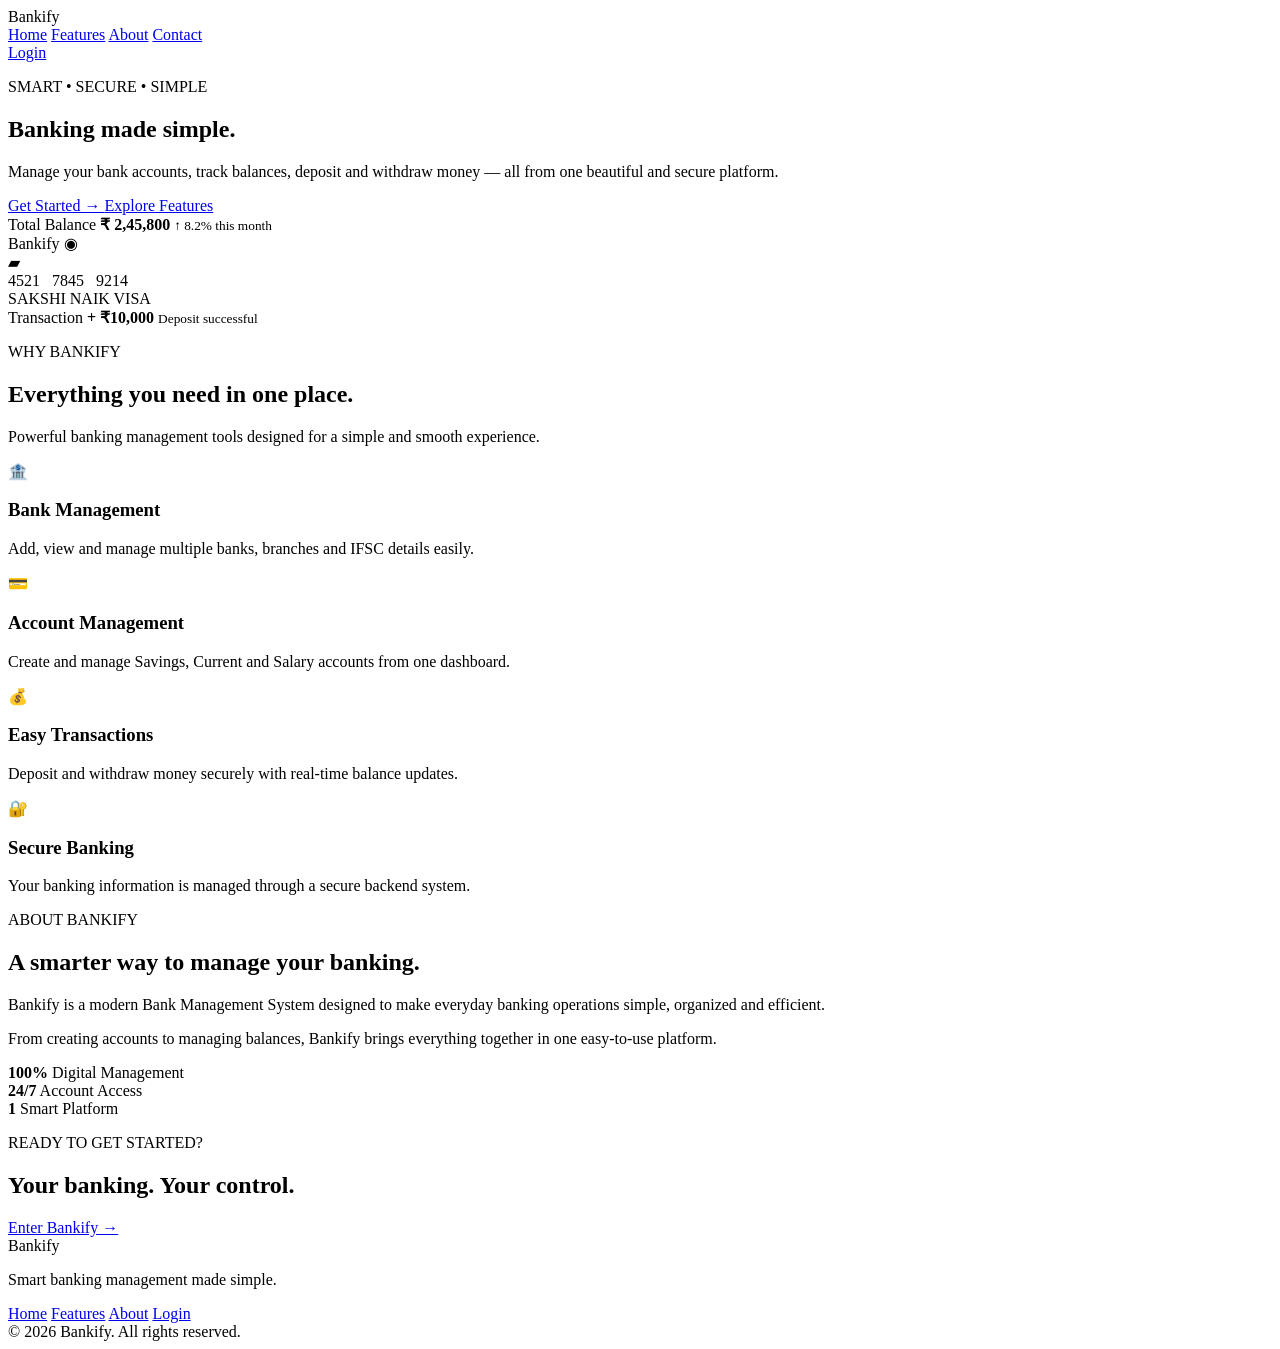
==== src/main/resources/static/index.html @ 09b09f4b "Add Bankify frontend HTML pages" ====
<!DOCTYPE html>
<html lang="en">
<head>
    <meta charset="UTF-8">
    <meta name="viewport" content="width=device-width, initial-scale=1.0">

    <title>Bankify | Smart Banking</title>

    <link rel="stylesheet" href="css/landing.css">
</head>

<body>

    <!-- NAVBAR -->

    <nav class="navbar">

        <div class="logo">
            Bank<span>ify</span>
        </div>

        <div class="nav-links">
            <a href="#home">Home</a>
            <a href="#features">Features</a>
            <a href="#about">About</a>
            <a href="#contact">Contact</a>
        </div>

        <a href="html/login.html" class="login-btn">
            Login
        </a>

    </nav>


    <!-- HERO SECTION -->

    <section class="hero" id="home">

        <div class="hero-content">

            <p class="small-title">
                SMART • SECURE • SIMPLE
            </p>

            <h1>
                Banking made
                <span>simple.</span>
            </h1>

            <p class="hero-text">
                Manage your bank accounts, track balances,
                deposit and withdraw money — all from one
                beautiful and secure platform.
            </p>

            <div class="hero-buttons">

                <a href="html/login.html" class="primary-btn">
                    Get Started →
                </a>

                <a href="#features" class="secondary-btn">
                    Explore Features
                </a>

            </div>

        </div>


        <!-- BANKING CARD -->

        <div class="hero-visual">

            <div class="floating-card card-one">
                <span>Total Balance</span>
                <strong>₹ 2,45,800</strong>
                <small>↑ 8.2% this month</small>
            </div>

            <div class="bank-card">

                <div class="card-top">
                    <span>Bankify</span>
                    <span>◉</span>
                </div>

                <div class="chip">
                    ▰
                </div>

                <div class="card-number">
                    4521&nbsp;&nbsp; 7845&nbsp;&nbsp; 9214
                </div>

                <div class="card-bottom">
                    <span>SAKSHI NAIK</span>
                    <span>VISA</span>
                </div>

            </div>

            <div class="floating-card card-two">
                <span>Transaction</span>
                <strong>+ ₹10,000</strong>
                <small>Deposit successful</small>
            </div>

        </div>

    </section>


    <!-- FEATURES -->

    <section class="features" id="features">

        <div class="section-heading">

            <p>WHY BANKIFY</p>

            <h2>
                Everything you need
                <span>in one place.</span>
            </h2>

            <p>
                Powerful banking management tools designed
                for a simple and smooth experience.
            </p>

        </div>


        <div class="feature-grid">

            <div class="feature-card">

                <div class="feature-icon">
                    🏦
                </div>

                <h3>
                    Bank Management
                </h3>

                <p>
                    Add, view and manage multiple banks,
                    branches and IFSC details easily.
                </p>

            </div>


            <div class="feature-card">

                <div class="feature-icon">
                    💳
                </div>

                <h3>
                    Account Management
                </h3>

                <p>
                    Create and manage Savings, Current
                    and Salary accounts from one dashboard.
                </p>

            </div>


            <div class="feature-card">

                <div class="feature-icon">
                    💰
                </div>

                <h3>
                    Easy Transactions
                </h3>

                <p>
                    Deposit and withdraw money securely
                    with real-time balance updates.
                </p>

            </div>


            <div class="feature-card">

                <div class="feature-icon">
                    🔐
                </div>

                <h3>
                    Secure Banking
                </h3>

                <p>
                    Your banking information is managed
                    through a secure backend system.
                </p>

            </div>

        </div>

    </section>


    <!-- ABOUT -->

    <section class="about" id="about">

        <div class="about-content">

            <p class="section-label">
                ABOUT BANKIFY
            </p>

            <h2>
                A smarter way to
                manage your banking.
            </h2>

            <p>
                Bankify is a modern Bank Management System
                designed to make everyday banking operations
                simple, organized and efficient.
            </p>

            <p>
                From creating accounts to managing balances,
                Bankify brings everything together in one
                easy-to-use platform.
            </p>

        </div>


        <div class="about-stat">

            <div>
                <strong>100%</strong>
                <span>Digital Management</span>
            </div>

            <div>
                <strong>24/7</strong>
                <span>Account Access</span>
            </div>

            <div>
                <strong>1</strong>
                <span>Smart Platform</span>
            </div>

        </div>

    </section>


    <!-- CTA -->

    <section class="cta">

        <p>
            READY TO GET STARTED?
        </p>

        <h2>
            Your banking.
            <span>Your control.</span>
        </h2>

        <a href="html/login.html">
            Enter Bankify →
        </a>

    </section>


    <!-- FOOTER -->

    <footer id="contact">

        <div class="footer-logo">
            Bank<span>ify</span>
        </div>

        <p>
            Smart banking management made simple.
        </p>

        <div class="footer-links">
            <a href="#home">Home</a>
            <a href="#features">Features</a>
            <a href="#about">About</a>
            <a href="html/login.html">Login</a>
        </div>

        <div class="copyright">
            © 2026 Bankify. All rights reserved.
        </div>

    </footer>

</body>
</html>
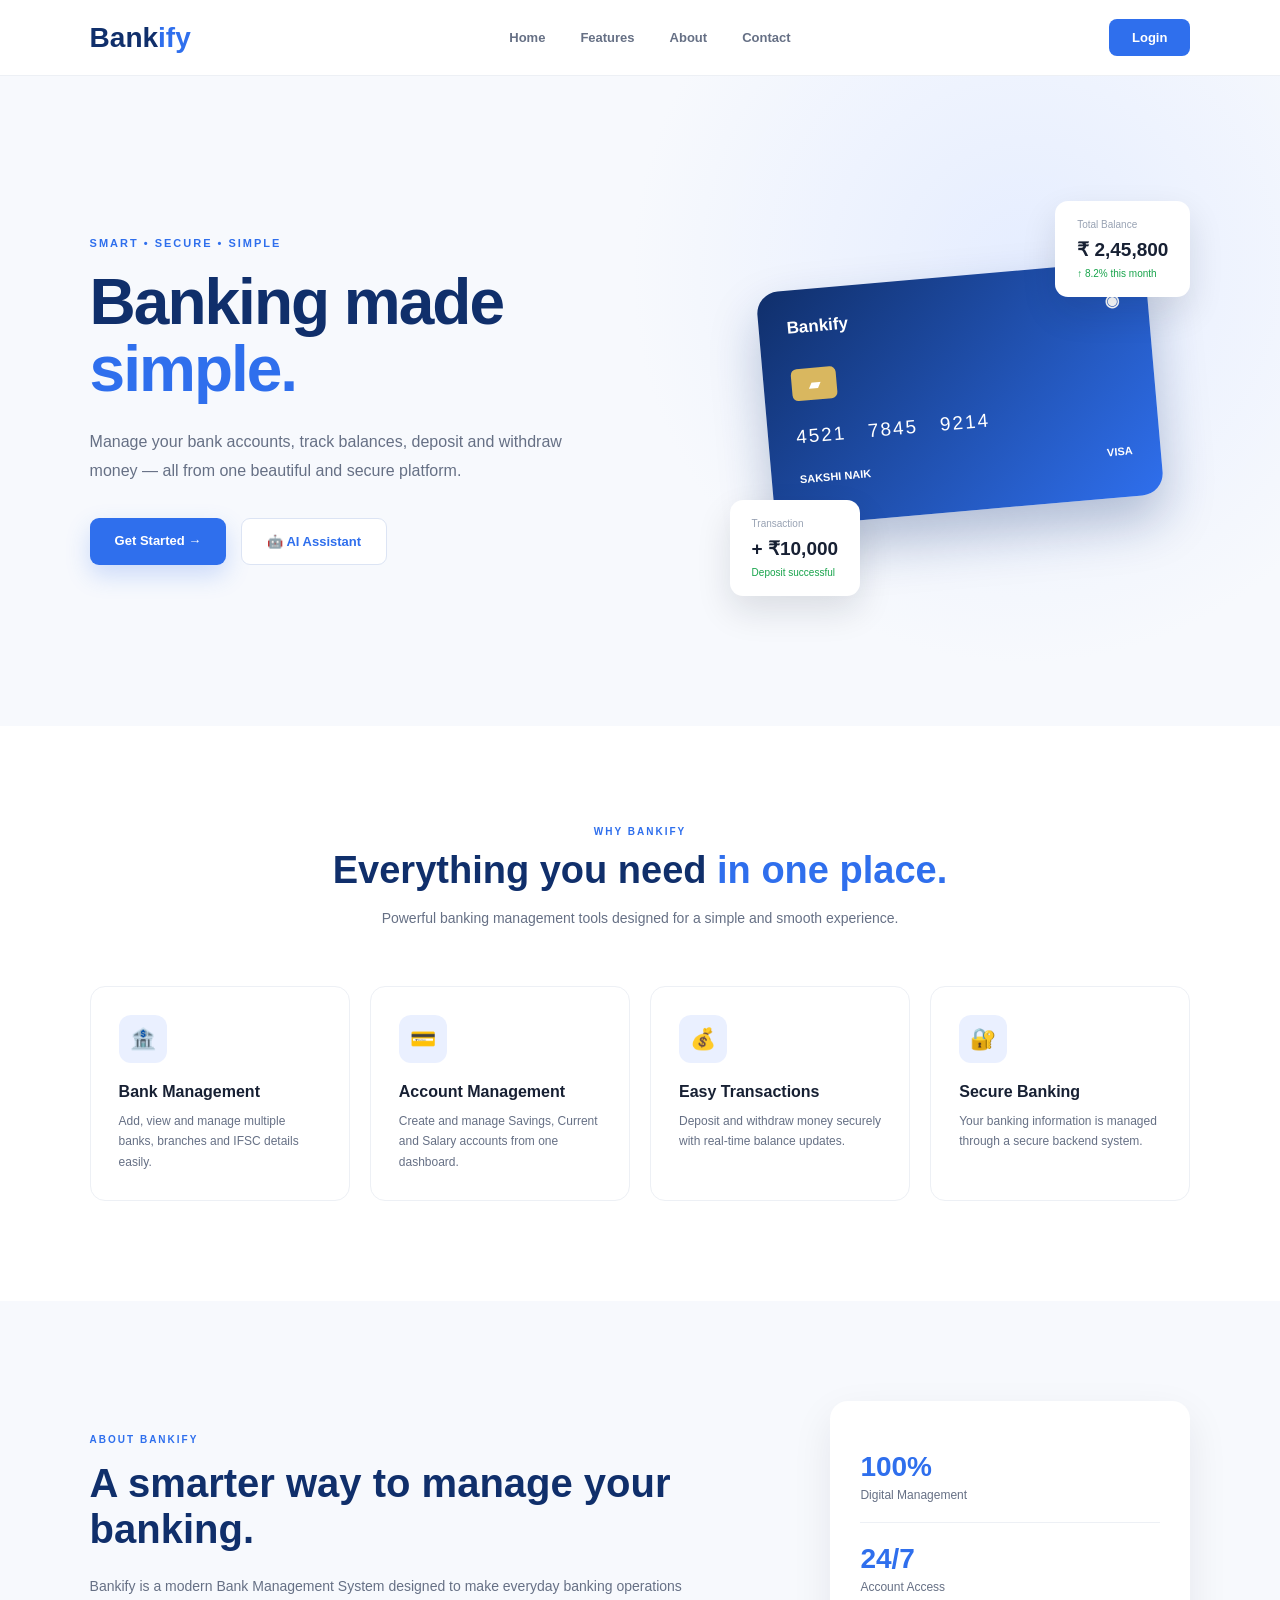
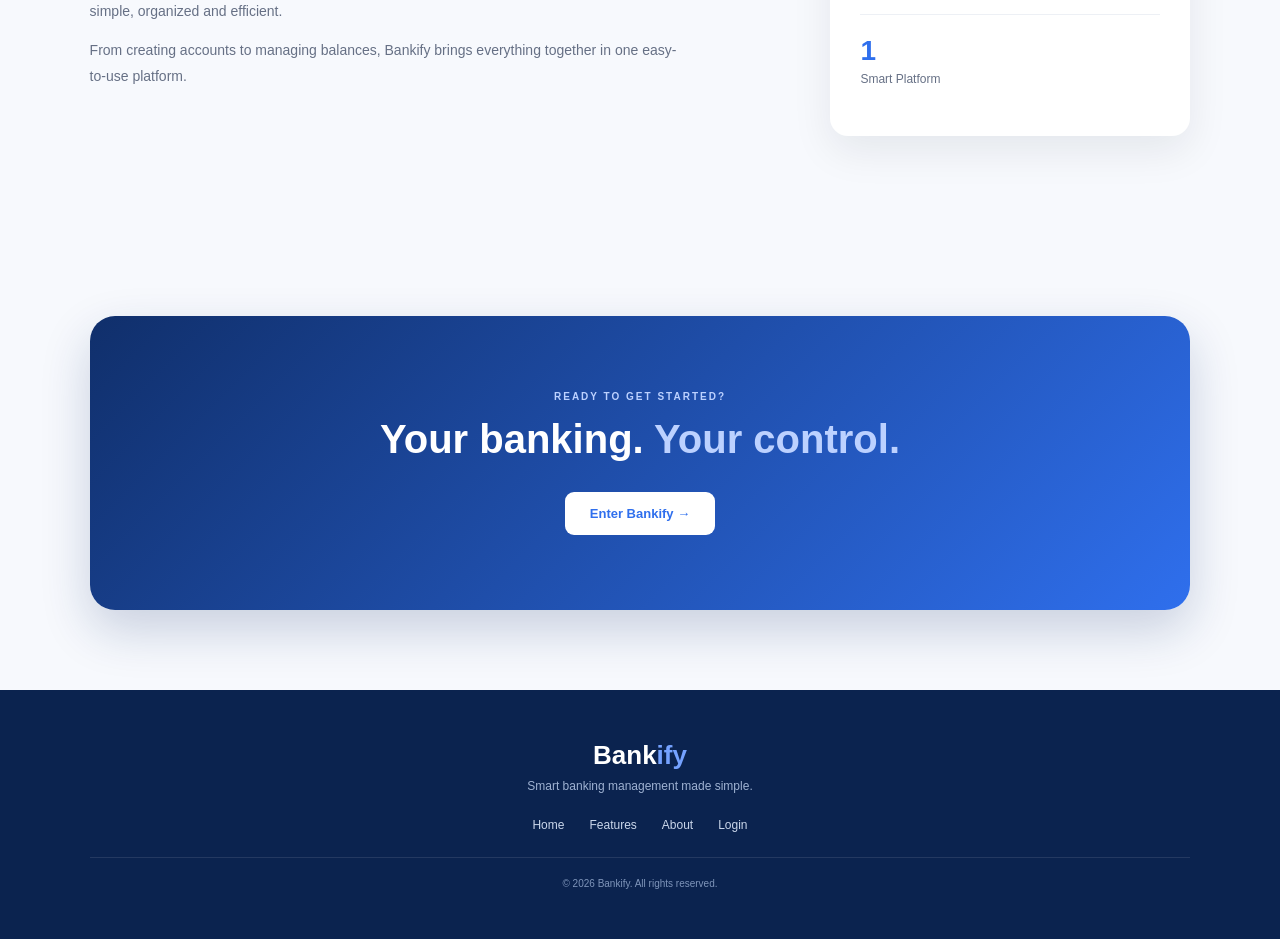
==== commit 57bf8f82: "Created AI ChatBot" ====
--- a/src/main/resources/static/index.html
+++ b/src/main/resources/static/index.html
@@ -55,16 +55,14 @@
             </p>
 
             <div class="hero-buttons">
-
-                <a href="html/login.html" class="primary-btn">
-                    Get Started →
-                </a>
-
-                <a href="#features" class="secondary-btn">
-                    Explore Features
-                </a>
-
-            </div>
+    <a href="html/login.html" class="primary-btn">
+        Get Started →
+    </a>
+
+    <a href="html/ai-chatbot.html" class="secondary-btn">
+        🤖 AI Assistant
+    </a>
+</div>
 
         </div>
 
--- a/src/main/resources/static/css/landing.css
+++ b/src/main/resources/static/css/landing.css
@@ -0,0 +1,579 @@
+@charset "UTF-8";
+* {
+    margin: 0;
+    padding: 0;
+    box-sizing: border-box;
+}
+
+html {
+    scroll-behavior: smooth;
+}
+
+body {
+    font-family: Arial, Helvetica, sans-serif;
+    background: #f7f9fd;
+    color: #172033;
+}
+
+/* =========================
+   NAVBAR
+========================= */
+
+.navbar {
+    height: 76px;
+    padding: 0 7%;
+    display: flex;
+    align-items: center;
+    justify-content: space-between;
+    background: rgba(255, 255, 255, 0.96);
+    border-bottom: 1px solid #edf0f5;
+    position: sticky;
+    top: 0;
+    z-index: 1000;
+}
+
+.logo {
+    font-size: 28px;
+    font-weight: 800;
+    color: #102f6b;
+}
+
+.logo span {
+    color: #2f6fed;
+}
+
+.nav-links {
+    display: flex;
+    gap: 35px;
+}
+
+.nav-links a {
+    color: #667085;
+    text-decoration: none;
+    font-size: 13px;
+    font-weight: 600;
+    transition: 0.3s;
+}
+
+.nav-links a:hover {
+    color: #2f6fed;
+}
+
+.login-btn {
+    text-decoration: none;
+    background: #2f6fed;
+    color: white;
+    padding: 11px 23px;
+    border-radius: 8px;
+    font-size: 13px;
+    font-weight: 700;
+}
+
+/* =========================
+   HERO
+========================= */
+
+.hero {
+    min-height: 650px;
+    padding: 80px 7%;
+    display: flex;
+    align-items: center;
+    justify-content: space-between;
+    gap: 70px;
+    background:
+        radial-gradient(circle at 80% 30%, #e5edff 0%, transparent 35%),
+        #f7f9fd;
+}
+
+.hero-content {
+    max-width: 570px;
+}
+
+.small-title {
+    color: #2f6fed;
+    font-size: 11px;
+    letter-spacing: 2px;
+    font-weight: 800;
+    margin-bottom: 20px;
+}
+
+.hero h1 {
+    font-size: 64px;
+    line-height: 1.05;
+    letter-spacing: -2px;
+    color: #102f6b;
+}
+
+.hero h1 span {
+    color: #2f6fed;
+}
+
+.hero-text {
+    margin-top: 25px;
+    color: #667085;
+    font-size: 16px;
+    line-height: 1.8;
+    max-width: 520px;
+}
+
+.hero-buttons {
+    display: flex;
+    gap: 15px;
+    margin-top: 32px;
+}
+
+.primary-btn {
+    text-decoration: none;
+    background: #2f6fed;
+    color: white;
+    padding: 15px 25px;
+    border-radius: 9px;
+    font-size: 13px;
+    font-weight: 700;
+    box-shadow: 0 10px 25px rgba(47, 111, 237, 0.22);
+}
+
+.secondary-btn {
+    text-decoration: none;
+    background: white;
+    color: #2f6fed;
+    padding: 15px 25px;
+    border-radius: 9px;
+    border: 1px solid #dce4f4;
+    font-size: 13px;
+    font-weight: 700;
+}
+
+/* =========================
+   HERO VISUAL
+========================= */
+
+.hero-visual {
+    width: 470px;
+    height: 430px;
+    position: relative;
+}
+
+.bank-card {
+    width: 390px;
+    height: 235px;
+    position: absolute;
+    top: 90px;
+    left: 35px;
+    padding: 28px;
+    border-radius: 22px;
+    color: white;
+    background: linear-gradient(135deg, #102f6b, #2f6fed);
+    box-shadow: 0 25px 50px rgba(16, 47, 107, 0.28);
+    transform: rotate(-5deg);
+}
+
+.card-top {
+    display: flex;
+    justify-content: space-between;
+    font-size: 17px;
+    font-weight: 700;
+}
+
+.chip {
+    margin-top: 30px;
+    width: 45px;
+    height: 32px;
+    border-radius: 6px;
+    background: #d9b75f;
+    color: #fff;
+    display: flex;
+    justify-content: center;
+    align-items: center;
+}
+
+.card-number {
+    margin-top: 25px;
+    font-size: 19px;
+    letter-spacing: 2px;
+}
+
+.card-bottom {
+    margin-top: 25px;
+    display: flex;
+    justify-content: space-between;
+    font-size: 11px;
+    font-weight: 700;
+}
+
+.floating-card {
+    position: absolute;
+    background: white;
+    padding: 18px 22px;
+    border-radius: 13px;
+    box-shadow: 0 15px 35px rgba(16, 24, 40, 0.12);
+    z-index: 5;
+}
+
+.floating-card span {
+    display: block;
+    color: #98a2b3;
+    font-size: 10px;
+    margin-bottom: 8px;
+}
+
+.floating-card strong {
+    display: block;
+    font-size: 19px;
+    color: #172033;
+}
+
+.floating-card small {
+    display: block;
+    color: #16a34a;
+    margin-top: 7px;
+    font-size: 10px;
+}
+
+.card-one {
+    top: 15px;
+    right: 0;
+}
+
+.card-two {
+    bottom: 20px;
+    left: 0;
+}
+
+/* =========================
+   FEATURES
+========================= */
+
+.features {
+    padding: 100px 7%;
+    background: white;
+}
+
+.section-heading {
+    max-width: 650px;
+    margin: 0 auto 55px;
+    text-align: center;
+}
+
+.section-heading > p:first-child {
+    color: #2f6fed;
+    font-size: 10px;
+    letter-spacing: 2px;
+    font-weight: 800;
+    margin-bottom: 12px;
+}
+
+.section-heading h2 {
+    font-size: 38px;
+    color: #102f6b;
+    margin-bottom: 15px;
+}
+
+.section-heading h2 span {
+    color: #2f6fed;
+}
+
+.section-heading > p:last-child {
+    color: #667085;
+    font-size: 14px;
+    line-height: 1.7;
+}
+
+.feature-grid {
+    max-width: 1150px;
+    margin: auto;
+    display: grid;
+    grid-template-columns: repeat(4, 1fr);
+    gap: 20px;
+}
+
+.feature-card {
+    padding: 28px;
+    border: 1px solid #edf0f5;
+    border-radius: 15px;
+    background: #fff;
+    transition: 0.3s;
+}
+
+.feature-card:hover {
+    transform: translateY(-7px);
+    box-shadow: 0 15px 35px rgba(16, 24, 40, 0.08);
+    border-color: #d6e2fa;
+}
+
+.feature-icon {
+    width: 48px;
+    height: 48px;
+    border-radius: 12px;
+    background: #eaf0ff;
+    display: flex;
+    justify-content: center;
+    align-items: center;
+    font-size: 21px;
+    margin-bottom: 20px;
+}
+
+.feature-card h3 {
+    font-size: 16px;
+    margin-bottom: 10px;
+}
+
+.feature-card p {
+    color: #667085;
+    font-size: 12px;
+    line-height: 1.7;
+}
+
+/* =========================
+   ABOUT
+========================= */
+
+.about {
+    padding: 100px 7%;
+    display: flex;
+    justify-content: space-between;
+    align-items: center;
+    gap: 80px;
+    background: #f7f9fd;
+}
+
+.about-content {
+    max-width: 600px;
+}
+
+.section-label {
+    color: #2f6fed;
+    font-size: 10px;
+    letter-spacing: 2px;
+    font-weight: 800;
+    margin-bottom: 15px;
+}
+
+.about h2 {
+    font-size: 40px;
+    line-height: 1.15;
+    color: #102f6b;
+    margin-bottom: 22px;
+}
+
+.about-content > p:not(.section-label) {
+    color: #667085;
+    font-size: 14px;
+    line-height: 1.8;
+    margin-bottom: 14px;
+}
+
+.about-stat {
+    width: 360px;
+    background: white;
+    border-radius: 18px;
+    padding: 30px;
+    box-shadow: 0 15px 40px rgba(16, 24, 40, 0.08);
+}
+
+.about-stat div {
+    padding: 20px 0;
+    border-bottom: 1px solid #edf0f5;
+}
+
+.about-stat div:last-child {
+    border-bottom: none;
+}
+
+.about-stat strong {
+    display: block;
+    color: #2f6fed;
+    font-size: 28px;
+}
+
+.about-stat span {
+    display: block;
+    color: #667085;
+    font-size: 12px;
+    margin-top: 5px;
+}
+
+/* =========================
+   CTA
+========================= */
+
+.cta {
+    margin: 80px 7%;
+    padding: 75px 30px;
+    border-radius: 25px;
+    text-align: center;
+    color: white;
+    background: linear-gradient(135deg, #102f6b, #2f6fed);
+    box-shadow: 0 20px 50px rgba(16, 47, 107, 0.2);
+}
+
+.cta p {
+    font-size: 10px;
+    letter-spacing: 2px;
+    margin-bottom: 15px;
+    color: #bcd1ff;
+    font-weight: 700;
+}
+
+.cta h2 {
+    font-size: 40px;
+    margin-bottom: 30px;
+}
+
+.cta h2 span {
+    color: #bcd1ff;
+}
+
+.cta a {
+    display: inline-block;
+    background: white;
+    color: #2f6fed;
+    padding: 14px 25px;
+    border-radius: 9px;
+    text-decoration: none;
+    font-size: 13px;
+    font-weight: 700;
+}
+
+/* =========================
+   FOOTER
+========================= */
+
+footer {
+    background: #0b234f;
+    color: white;
+    padding: 50px 7%;
+    text-align: center;
+}
+
+.footer-logo {
+    font-size: 26px;
+    font-weight: 800;
+}
+
+.footer-logo span {
+    color: #75a2ff;
+}
+
+footer > p {
+    color: #9fb2d2;
+    font-size: 12px;
+    margin-top: 8px;
+}
+
+.footer-links {
+    margin: 25px 0;
+    display: flex;
+    justify-content: center;
+    gap: 25px;
+}
+
+.footer-links a {
+    color: #cbd7eb;
+    text-decoration: none;
+    font-size: 12px;
+}
+
+.footer-links a:hover {
+    color: white;
+}
+
+.copyright {
+    padding-top: 20px;
+    border-top: 1px solid rgba(255,255,255,0.1);
+    color: #7f95ba;
+    font-size: 10px;
+}
+
+/* =========================
+   RESPONSIVE
+========================= */
+
+@media (max-width: 1000px) {
+
+    .hero {
+        flex-direction: column;
+        text-align: center;
+        padding-top: 60px;
+    }
+
+    .hero-text {
+        margin-left: auto;
+        margin-right: auto;
+    }
+
+    .hero-buttons {
+        justify-content: center;
+    }
+
+    .feature-grid {
+        grid-template-columns: repeat(2, 1fr);
+    }
+
+    .about {
+        flex-direction: column;
+        text-align: center;
+    }
+
+    .about-stat {
+        width: 100%;
+        max-width: 500px;
+    }
+}
+
+@media (max-width: 650px) {
+
+    .navbar {
+        padding: 0 20px;
+    }
+
+    .nav-links {
+        display: none;
+    }
+
+    .hero {
+        padding: 60px 25px;
+    }
+
+    .hero h1 {
+        font-size: 45px;
+    }
+
+    .hero-buttons {
+        flex-direction: column;
+    }
+
+    .hero-visual {
+        transform: scale(0.75);
+        margin: -30px 0;
+    }
+
+    .feature-grid {
+        grid-template-columns: 1fr;
+    }
+
+    .features,
+    .about {
+        padding: 70px 25px;
+    }
+
+    .section-heading h2,
+    .about h2 {
+        font-size: 30px;
+    }
+
+    .cta {
+        margin: 50px 20px;
+        padding: 55px 20px;
+    }
+
+    .cta h2 {
+        font-size: 30px;
+    }
+    /* AI Assistant Button */
+.hero-buttons .secondary-btn {
+    display: inline-flex;
+    align-items: center;
+    gap: 6px;
+}
+}
